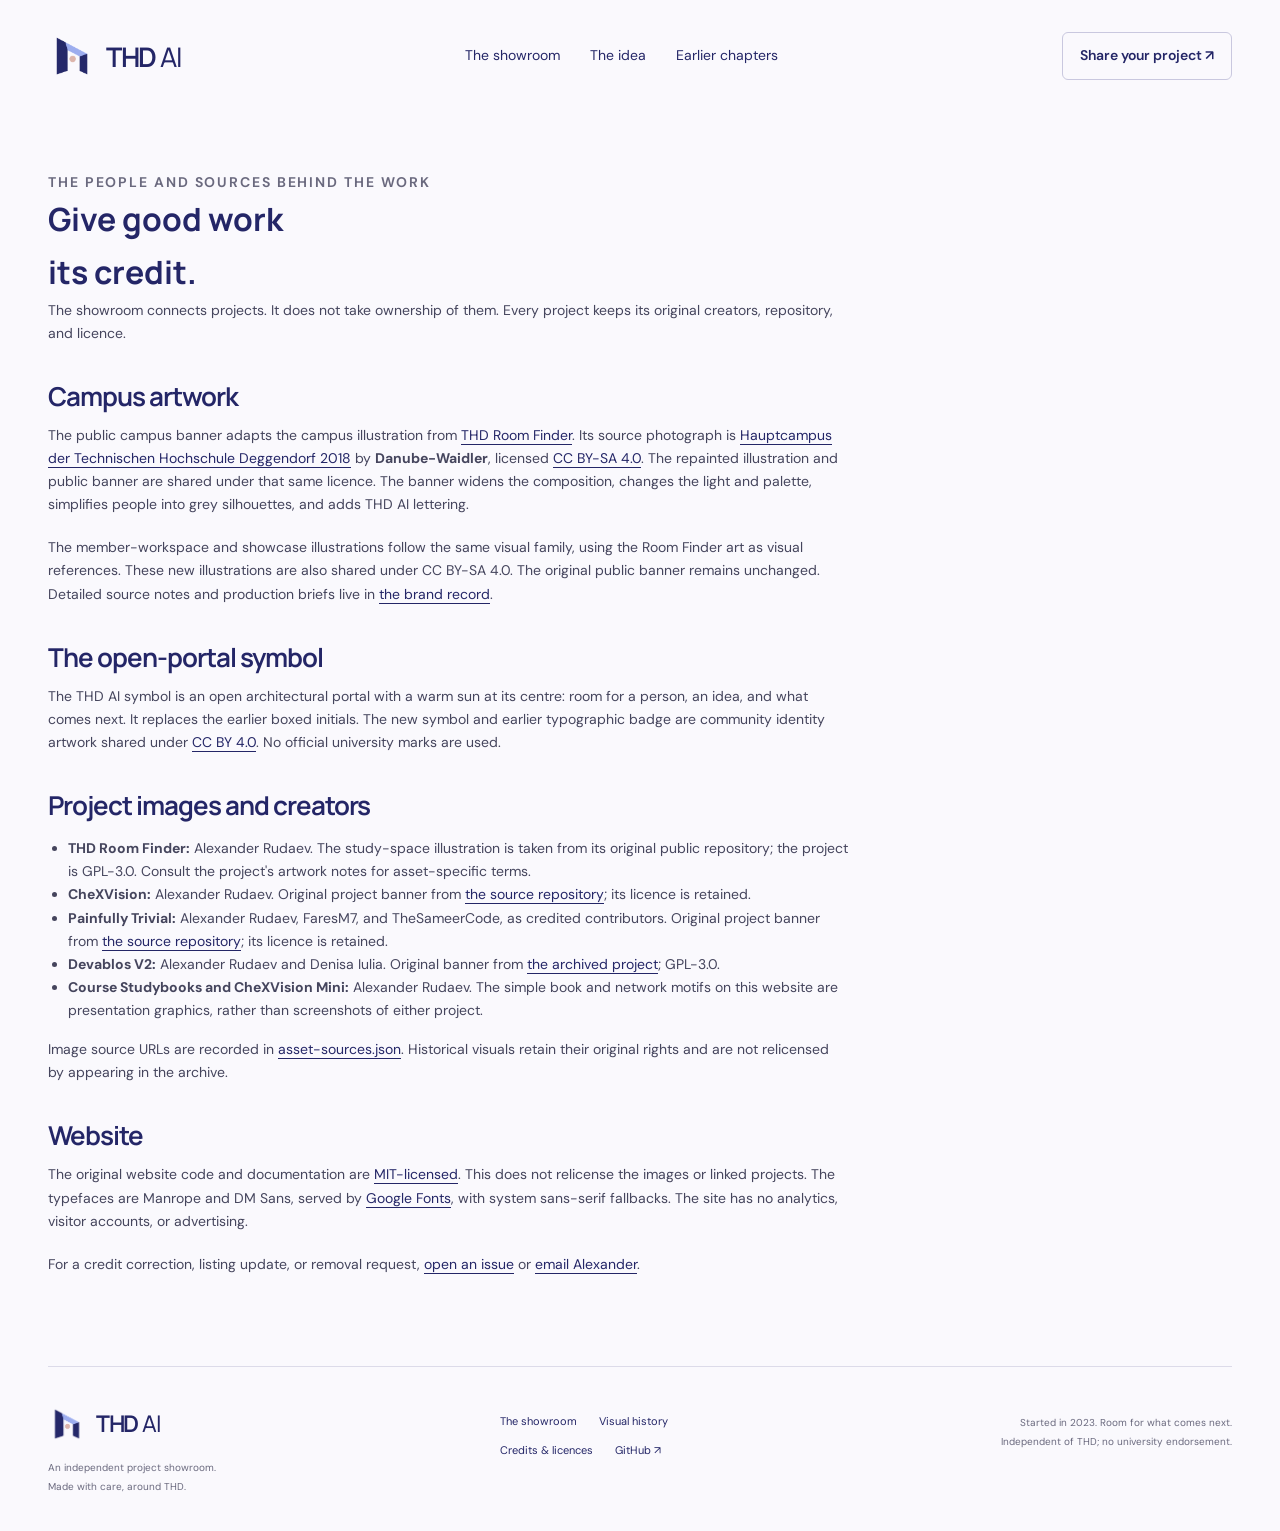
==== site/credits/index.html @ 6c938b86 "feat: launch independent THD AI project showroom" ====
<!doctype html>
<html lang="en"><head><meta charset="utf-8"><meta name="viewport" content="width=device-width, initial-scale=1"><meta name="theme-color" content="#eeedf8"><title>Credits & licences – THD AI</title><link rel="stylesheet" href="../style.css?v=3"><link rel="icon" type="image/png" href="../assets/symbol.png"></head><body>
<a class="skip-link" href="#content">Skip to content</a>
<header class="site-header wrap"><a class="identity" href="../" aria-label="THD AI home"><img src="../assets/symbol.png" width="48" height="48" alt=""><span>THD <b>AI</b></span></a><nav aria-label="Main navigation"><a href="../#projects">The showroom</a><a href="../#about">The idea</a><a href="../history/">Earlier chapters</a></nav><a class="header-action" href="../#share">Share your project ↗</a></header>
<main id="content" class="history-main wrap"><div class="credits-copy"><p class="eyebrow">The people and sources behind the work</p><h1>Give good work<br>its credit.</h1><p class="lede">The showroom connects projects. It does not take ownership of them. Every project keeps its original creators, repository, and licence.</p>
<h2>Campus artwork</h2><p>The public campus banner adapts the campus illustration from <a href="https://github.com/arudaev/THD-Room-Finder/blob/main/design/roadmap/README.md">THD Room Finder</a>. Its source photograph is <a href="https://commons.wikimedia.org/wiki/File:Hauptcampus_der_Technischen_Hochschule_Deggendorf_2018.jpg">Hauptcampus der Technischen Hochschule Deggendorf 2018</a> by <strong>Danube-Waidler</strong>, licensed <a href="https://creativecommons.org/licenses/by-sa/4.0/">CC BY-SA 4.0</a>. The repainted illustration and public banner are shared under that same licence. The banner widens the composition, changes the light and palette, simplifies people into grey silhouettes, and adds THD AI lettering.</p><p>The member-workspace and showcase illustrations follow the same visual family, using the Room Finder art as visual references. These new illustrations are also shared under CC BY-SA 4.0. The original public banner remains unchanged. Detailed source notes and production briefs live in <a href="https://github.com/THD-AI/.github/blob/main/BRAND.md">the brand record</a>.</p>
<h2>The open-portal symbol</h2><p>The THD AI symbol is an open architectural portal with a warm sun at its centre: room for a person, an idea, and what comes next. It replaces the earlier boxed initials. The new symbol and earlier typographic badge are community identity artwork shared under <a href="https://creativecommons.org/licenses/by/4.0/">CC BY 4.0</a>. No official university marks are used.</p>
<h2>Project images and creators</h2><ul><li><strong>THD Room Finder:</strong> Alexander Rudaev. The study-space illustration is taken from its original public repository; the project is GPL-3.0. Consult the project's artwork notes for asset-specific terms.</li><li><strong>CheXVision:</strong> Alexander Rudaev. Original project banner from <a href="https://github.com/arudaev/chexvision">the source repository</a>; its licence is retained.</li><li><strong>Painfully Trivial:</strong> Alexander Rudaev, FaresM7, and TheSameerCode, as credited contributors. Original project banner from <a href="https://github.com/arudaev/Painfully-Trivial">the source repository</a>; its licence is retained.</li><li><strong>Devablos V2:</strong> Alexander Rudaev and Denisa Iulia. Original banner from <a href="https://github.com/THD-AI/Devablos-Project-V2">the archived project</a>; GPL-3.0.</li><li><strong>Course Studybooks and CheXVision Mini:</strong> Alexander Rudaev. The simple book and network motifs on this website are presentation graphics, rather than screenshots of either project.</li></ul><p>Image source URLs are recorded in <a href="https://github.com/THD-AI/thd-ai.github.io/blob/main/asset-sources.json">asset-sources.json</a>. Historical visuals retain their original rights and are not relicensed by appearing in the archive.</p>
<h2>Website</h2><p>The original website code and documentation are <a href="https://github.com/THD-AI/thd-ai.github.io/blob/main/LICENSE">MIT-licensed</a>. This does not relicense the images or linked projects. The typefaces are Manrope and DM Sans, served by <a href="https://fonts.google.com/">Google Fonts</a>, with system sans-serif fallbacks. The site has no analytics, visitor accounts, or advertising.</p><p>For a credit correction, listing update, or removal request, <a href="https://github.com/THD-AI/thd-ai.github.io/issues">open an issue</a> or <a href="mailto:alex.rudaev@outlook.com">email Alexander</a>.</p></div></main>
<footer class="site-footer wrap"><div><a class="identity" href="../"><img src="../assets/symbol.png" width="38" height="38" alt=""><span>THD <b>AI</b></span></a><p>An independent project showroom.<br>Made with care, around THD.</p></div><div class="footer-links"><a href="../#projects">The showroom</a><a href="../history/">Visual history</a><a href="../credits/">Credits & licences</a><a href="https://github.com/THD-AI">GitHub ↗</a></div><p class="footer-note">Started in 2023. Room for what comes next.<br>Independent of THD; no university endorsement.</p></footer></body></html>
---- site/style.css ----
@import url('https://fonts.googleapis.com/css2?family=DM+Sans:wght@400;450;500;550;600;650;700&family=Manrope:wght@400;500;600;650;700;750;800&display=swap');
:root{--ink:#242667;--text:#45455d;--muted:#6a697e;--paper:#faf9fd;--lavender:#eeedf8;--line:#dcdbe9;--blue:#dfe6fc;--peach:#f0dad0;--sage:#e5ece3;--heading:'Manrope',sans-serif;--body:'DM Sans',sans-serif;color-scheme:light;scroll-behavior:smooth;scroll-padding-top:30px}*{box-sizing:border-box}body{margin:0;background:var(--paper);font:16px/1.65 var(--body);color:var(--text)}a{color:var(--ink);text-decoration-thickness:1px;text-underline-offset:4px}button,input{font:inherit}button,a,input{-webkit-tap-highlight-color:transparent}button{cursor:pointer}button:focus-visible,a:focus-visible,input:focus-visible{outline:3px solid #747bc0;outline-offset:5px}img{display:block;max-width:100%;height:auto}h1,h2,h3,p,figure{margin:0}h1,h2,h3{font-family:var(--heading);color:var(--ink)}h2{font-size:clamp(32px,3.4vw,49px);line-height:1.2;letter-spacing:-2px;font-weight:650}h3{font-size:21px;line-height:1.4;letter-spacing:-.5px}p+p{margin-top:20px}[hidden]{display:none!important}.wrap{width:min(1240px,calc(100% - 96px));margin-inline:auto}.visually-hidden{position:absolute;width:1px;height:1px;padding:0;margin:-1px;overflow:hidden;clip:rect(0,0,0,0);white-space:nowrap;border:0}.skip-link{position:absolute;left:16px;top:-100px;padding:12px 20px;background:var(--ink);color:white;z-index:10}.skip-link:focus{top:12px}.site-header{height:112px;display:flex;align-items:center;justify-content:space-between;gap:24px}.identity{display:flex;align-items:center;gap:10px;text-decoration:none;color:var(--ink);font:650 27px/1 var(--heading);letter-spacing:-1.3px;white-space:nowrap}.identity img{width:48px;height:48px;object-fit:contain}.identity b{font-weight:450}.site-header nav{display:flex;gap:30px;font-size:14px}.site-header nav a{text-decoration:none}.header-action{font-size:14px;font-weight:600;text-decoration:none;padding:11px 17px;border:1px solid #c9c8df;border-radius:6px}.header-action span{margin-left:15px}.intro{padding-top:58px}.eyebrow{display:flex;align-items:center;gap:9px;text-transform:uppercase;letter-spacing:1.9px;font-size:11px;line-height:1.5;font-weight:650;color:var(--muted)}.little-sun{display:inline-block;width:9px;height:9px;background:#d9ada1;border-radius:50%;flex-shrink:0}.intro h1{font-size:clamp(48px,6.6vw,88px);line-height:1.13;font-weight:550;letter-spacing:-4.7px;margin:24px 0 32px}.intro h1 em{font-style:normal;color:#7277b0}.intro-bottom{display:flex;align-items:end;justify-content:space-between;gap:28px;margin-bottom:38px}.intro-bottom p{font-size:17px;line-height:1.7}.text-link{font-size:14px;font-weight:550;text-decoration:none;border-bottom:1px solid #b7b6cb;padding-bottom:5px;display:inline-flex;align-items:center;gap:24px;width:max-content;max-width:100%}.text-link:hover{border-bottom-color:var(--ink)}.campus-art img{width:100%;aspect-ratio:3/1;object-fit:cover;border-radius:7px}.campus-art figcaption{font-size:11px;color:var(--muted);margin-top:11px;letter-spacing:.25px;text-align:right}.showroom{padding-top:103px}.section-heading{display:flex;align-items:end;justify-content:space-between;gap:32px;margin-bottom:34px}.section-heading .eyebrow{margin-bottom:16px}.section-heading>p{font-size:14px;color:var(--muted);line-height:1.7}.catalogue-tools{display:flex;justify-content:space-between;align-items:center;gap:16px;padding:20px 0;border-top:1px solid var(--line);border-bottom:1px solid var(--line)}.filters{display:flex;flex-wrap:wrap;gap:7px}.filters button{background:none;color:var(--muted);border:0;padding:8px 13px;border-radius:5px;font-size:13px}.filters button[aria-pressed=true]{color:var(--ink);background:#e8e7f4;font-weight:600}.filters button:hover{color:var(--ink);background:#f0eff7}.search{display:flex;align-items:center;gap:9px;color:var(--muted)}.search input{width:230px;background:transparent;border:0;font-size:13px;color:var(--ink);padding:8px 0}.search input::placeholder{color:var(--muted)}.result-count{font-size:11px;color:var(--muted);margin:17px 0 22px;letter-spacing:.3px}.project-grid{display:grid;grid-template-columns:repeat(3,minmax(0,1fr));gap:36px 26px}.project-card{display:flex;flex-direction:column;min-width:0;transition:transform .2s}.project-card:hover{transform:translateY(-3px)}.project-art{position:relative;overflow:hidden;border-radius:6px;background:#e8e8f1;aspect-ratio:1.65}.project-art img{width:100%;height:100%;object-fit:cover;transition:transform .35s}.project-card:hover .project-art img{transform:scale(1.025)}.art-room img{object-position:center}.art-chexvision img,.art-painfully-trivial img,.art-devablos img{object-fit:contain;background:#f1f0f7}.art-studybooks{background:#e3e7f6;padding:25px!important}.art-chexvision-mini{background:#eae4f2;padding:25px!important}.book-art{height:100%;display:grid;grid-template-columns:1fr 1fr;gap:12px;transform:rotate(-4deg);color:var(--ink)}.book-sheet{background:#faf9fd;box-shadow:0 8px 22px #282b5b13;border-radius:3px;padding:16px;display:flex;flex-direction:column;gap:7px;justify-content:center}.book-sheet strong{font:600 clamp(14px,1.5vw,22px)/1.3 var(--heading);letter-spacing:-.5px}.book-sheet span{height:3px;background:#c6c9e2;width:85%;border-radius:2px}.book-sheet span:nth-last-child(1){width:55%}.book-sheet small{font-size:8px;text-transform:uppercase;letter-spacing:1.5px;color:#73769d;margin-bottom:7px}.network-art{height:100%;display:flex;align-items:center;justify-content:center;gap:28px;transform:rotate(-5deg)}.node-column{display:grid;gap:13px}.network-node{width:22px;height:22px;background:#8b8cbb;border-radius:50%;box-shadow:0 0 0 5px #ffffff58}.node-column:nth-child(2) .network-node{background:#aaaad0}.node-column:nth-child(3) .network-node{background:#d4b4af}.card-meta{display:flex;align-items:center;justify-content:space-between;gap:8px;margin:17px 0 10px;font-size:9px;line-height:1.4;text-transform:uppercase;letter-spacing:1px;color:var(--muted)}.card-status{border:1px solid #d9d8e7;border-radius:20px;padding:3px 8px;white-space:nowrap;font-size:9px;letter-spacing:.25px;text-transform:none}.project-card h3{font-size:22px;font-weight:650;letter-spacing:-.7px}.project-description{font-size:13px;line-height:1.75;margin-top:8px;flex:1}.project-creators{font-size:11px;line-height:1.65;margin-top:15px;color:var(--muted)}.project-creators a{color:inherit}.card-bottom{margin-top:17px;padding-top:13px;border-top:1px solid var(--line);display:flex;align-items:center;justify-content:space-between;gap:8px}.card-bottom a{font-size:12px;text-decoration:none;font-weight:550}.card-bottom a:hover{text-decoration:underline}.collaboration{color:var(--muted);font-size:10px;margin-top:11px}.shelf-note{display:flex;align-items:center;gap:12px;margin:38px 0 0;padding:20px 0;font-size:12px;color:var(--muted)}.empty-state{text-align:center;padding:65px 20px;background:#f0eff8;border-radius:6px}.empty-state p{margin:12px 0 20px;font-size:14px}.about{display:grid;grid-template-columns:1.1fr 1fr;gap:100px;padding-top:100px;padding-bottom:100px;border-top:1px solid var(--line);margin-top:62px}.about-copy .eyebrow{margin-bottom:18px}.about-copy h2{margin-bottom:28px}.about-copy>p:not(.eyebrow){font-size:15px;line-height:1.9}.about-copy .text-link{margin-top:25px}.principles{background:#eeedf6;padding:32px 35px;border-radius:7px;align-self:start;margin-top:28px}.small-label{font-size:10px;letter-spacing:1.6px;text-transform:uppercase;color:var(--muted)}.principles>div{position:relative;padding:24px 0 24px 35px;border-bottom:1px solid #d9d8e8}.principles>div:last-child{padding-bottom:0;border-bottom:0}.principles>div>span{position:absolute;left:0;top:28px;font-size:10px;color:#7779a0}.principles h3{font-size:17px;letter-spacing:-.35px}.principles p{font-size:12px;margin-top:7px;line-height:1.8}.gathering>img{width:100%;border-radius:7px;aspect-ratio:3/1;object-fit:cover}.gathering-caption{display:flex;align-items:center;justify-content:space-between;gap:20px;padding-top:25px}.gathering-caption h2{font-size:24px;letter-spacing:-.9px;max-width:250px}.gathering-caption p{font-size:12px;color:var(--muted);line-height:1.7}.share{display:grid;grid-template-columns:1.1fr 1fr;gap:100px;padding:100px 0 80px;margin-top:78px;border-top:1px solid var(--line)}.share h2{margin:17px 0 25px}.share>div>p:not(.eyebrow):not(.quiet){font-size:15px;line-height:1.9;max-width:500px}.share-actions{display:flex;flex-wrap:wrap;gap:12px;margin-top:28px}.button{display:inline-flex;justify-content:center;align-items:center;gap:24px;padding:12px 18px;border:1px solid transparent;border-radius:5px;font-size:13px;line-height:1.5;text-decoration:none;font-weight:550}.primary{background:var(--ink);color:white}.primary:hover{background:#383b80}.secondary{color:var(--ink);background:transparent;border-color:#c8c7dc}.secondary:hover{background:#eeedf6}.quiet{font-size:11px;color:var(--muted);line-height:1.8;margin-top:19px}.share-steps{list-style:none;padding:0;margin:44px 0 0}.share-steps li{display:flex;gap:24px;border-top:1px solid var(--line);padding:24px 0}.share-steps li>span{font-size:11px;color:#7f80a5;padding-top:4px}.share-steps h3{font-size:18px}.share-steps p{font-size:12px;color:var(--muted);margin-top:6px}.coffee{display:flex;gap:25px;align-items:center;background:#efedf7;border-radius:7px;padding:32px 38px;margin-bottom:85px}.coffee-mark{font-size:30px}.coffee h2{font-size:23px;letter-spacing:-.6px}.coffee p{font-size:12px;line-height:1.8;margin-top:10px}.coffee>.text-link{margin-left:auto;flex-shrink:0}.site-footer{display:grid;grid-template-columns:1fr auto 1fr;gap:50px;padding:38px 0 35px;border-top:1px solid var(--line);align-items:start}.site-footer .identity{font-size:23px}.site-footer .identity img{width:38px;height:38px}.site-footer p{font-size:10px;color:var(--muted);line-height:1.9;margin-top:15px}.footer-links{display:flex;flex-wrap:wrap;gap:11px 22px;max-width:280px;padding-top:7px}.footer-links a{font-size:11px;text-decoration:none}.site-footer .footer-note{text-align:right;margin-top:8px}.history-main{padding:60px 0 90px}.history-main>h1{font-size:clamp(42px,5vw,70px);letter-spacing:-3px;line-height:1.15;margin:22px 0}.history-main>.lede{font-size:17px;max-width:690px;margin-bottom:55px}.history-grid{display:grid;grid-template-columns:1fr 1fr;gap:45px 28px}.history-item h2{font-size:24px;letter-spacing:-.7px;margin:16px 0 8px}.history-item p{font-size:13px;color:var(--muted)}.history-item img{width:100%;height:230px;object-fit:cover;border-radius:6px;background:#e8e7f3}.history-item.logo-history img{object-fit:contain;padding:20px}.history-private{margin-top:55px;padding:30px;background:var(--lavender);border-radius:6px}.history-private h2{font-size:24px;letter-spacing:-.8px}.history-private p{font-size:14px;margin:14px 0}.credits-copy{max-width:800px}.credits-copy h2{font-size:26px;letter-spacing:-1px;margin:36px 0 12px}.credits-copy p,.credits-copy li{font-size:14px}.credits-copy ul{padding-left:20px}
.project-description{font-size:14px}.project-creators{font-size:12px}.card-meta{font-size:10px}.card-bottom a{font-size:13px}@media(min-width:1600px){.wrap{width:1280px}}@media(max-width:1000px){.wrap{width:calc(100% - 64px)}.site-header nav{gap:18px}.project-grid{grid-template-columns:repeat(2,minmax(0,1fr));gap:32px 24px}.intro h1{letter-spacing:-3px}.about,.share{gap:50px}.gathering-caption{flex-wrap:wrap}.gathering-caption h2{max-width:none}.site-footer{gap:25px}.coffee{padding:28px}.book-sheet strong{font-size:23px}}@media(max-width:700px){.wrap{width:calc(100% - 40px)}.site-header{height:87px;gap:12px}.site-header .identity{font-size:24px}.site-header .identity img{width:38px;height:38px}.site-header nav{display:none}.header-action{font-size:11px;padding:9px 10px}.header-action span{margin-left:5px}.intro{padding-top:35px}.eyebrow{font-size:9px;letter-spacing:1.4px}.intro h1{font-size:clamp(41px,8.8vw,61px);letter-spacing:-2.4px;line-height:1.18;margin:22px 0}.intro-bottom{display:block;margin-bottom:25px}.intro-bottom p{font-size:14px}.intro-bottom .text-link{margin-top:20px}.campus-art img{min-height:0;object-fit:contain}.campus-art figcaption{text-align:left;font-size:10px}.showroom{padding-top:63px}.section-heading{align-items:start;flex-direction:column;gap:17px;margin-bottom:25px}.section-heading>p{font-size:12px}.section-heading>p br{display:none}h2{font-size:34px;letter-spacing:-1.5px}.catalogue-tools{align-items:stretch;flex-direction:column;gap:13px}.filters{gap:4px}.filters button{font-size:11px;padding:8px 10px}.search{border-top:1px solid var(--line);padding-top:8px}.search input{width:100%;font-size:13px}.project-grid{gap:32px 16px}.project-card h3{font-size:18px;letter-spacing:-.5px}.project-description{font-size:12px}.card-meta{align-items:start;gap:5px;flex-direction:column;font-size:8px;margin:13px 0 9px}.project-art{aspect-ratio:1.35}.project-creators{font-size:10px}.card-bottom{gap:7px;align-items:start;flex-direction:column}.card-bottom a{font-size:11px}.collaboration{font-size:9px}.art-studybooks,.art-chexvision-mini{padding:15px!important}.book-art{gap:5px}.book-sheet{padding:8px}.book-sheet strong{font-size:12px}.book-sheet small{font-size:6px}.book-sheet span{height:2px}.network-art{gap:13px}.network-node{width:14px;height:14px;box-shadow:0 0 0 3px #fff5}.node-column{gap:9px}.shelf-note{align-items:start;font-size:11px;margin-top:22px}.shelf-note .little-sun{margin-top:6px}.about{grid-template-columns:1fr;gap:15px;padding-top:60px;padding-bottom:60px;margin-top:35px}.about-copy>p:not(.eyebrow){font-size:14px}.principles{padding:25px;margin-top:20px}.gathering-caption{gap:14px;padding-top:21px}.gathering-caption h2{font-size:23px}.gathering-caption>p{width:100%}.gathering-caption .text-link{margin-top:5px}.share{grid-template-columns:1fr;gap:14px;padding-top:60px;padding-bottom:45px;margin-top:55px}.share>div>p:not(.eyebrow):not(.quiet){font-size:14px}.share-steps{margin-top:25px}.share-actions{gap:10px}.button{font-size:12px;padding:11px 13px;gap:14px}.coffee{align-items:start;padding:25px;flex-wrap:wrap;gap:13px;margin-bottom:55px}.coffee-mark{font-size:24px}.coffee>div:nth-child(2){flex:1;min-width:200px}.coffee h2{font-size:21px;line-height:1.4}.coffee>.text-link{margin-left:37px}.site-footer{grid-template-columns:1fr;gap:22px;padding-top:30px}.footer-links{max-width:100%;gap:13px 22px}.site-footer .footer-note{text-align:left}.history-main{padding-top:35px}.history-main>h1{font-size:45px;letter-spacing:-2px}.history-main>.lede{font-size:15px;margin-bottom:35px}.history-grid{gap:30px;grid-template-columns:1fr}.history-item img{height:auto;max-height:360px;object-fit:contain}.history-item.logo-history img{height:220px}.history-item h2{font-size:23px}.history-private{padding:25px}}@media(max-width:380px){.project-grid{grid-template-columns:1fr}.project-art{aspect-ratio:1.65}.card-meta{flex-direction:row}.card-bottom{flex-direction:row}.project-card h3{font-size:22px}.project-description{font-size:13px}}@media(prefers-reduced-motion:reduce){:root{scroll-behavior:auto}*,*:before,*:after{transition:none!important;animation:none!important}}

@media(max-width:540px){.project-grid{grid-template-columns:1fr}.project-art{aspect-ratio:1.75}.project-card h3{font-size:22px}.project-description{font-size:14px}.card-meta{flex-direction:row;font-size:9px}.card-bottom{flex-direction:row}.card-bottom a{font-size:12px}.project-creators{font-size:11px}.book-sheet strong{font-size:23px}.book-sheet small{font-size:9px}.book-sheet{padding:18px}.book-art{gap:12px}.network-node{width:23px;height:23px}.network-art{gap:30px}}
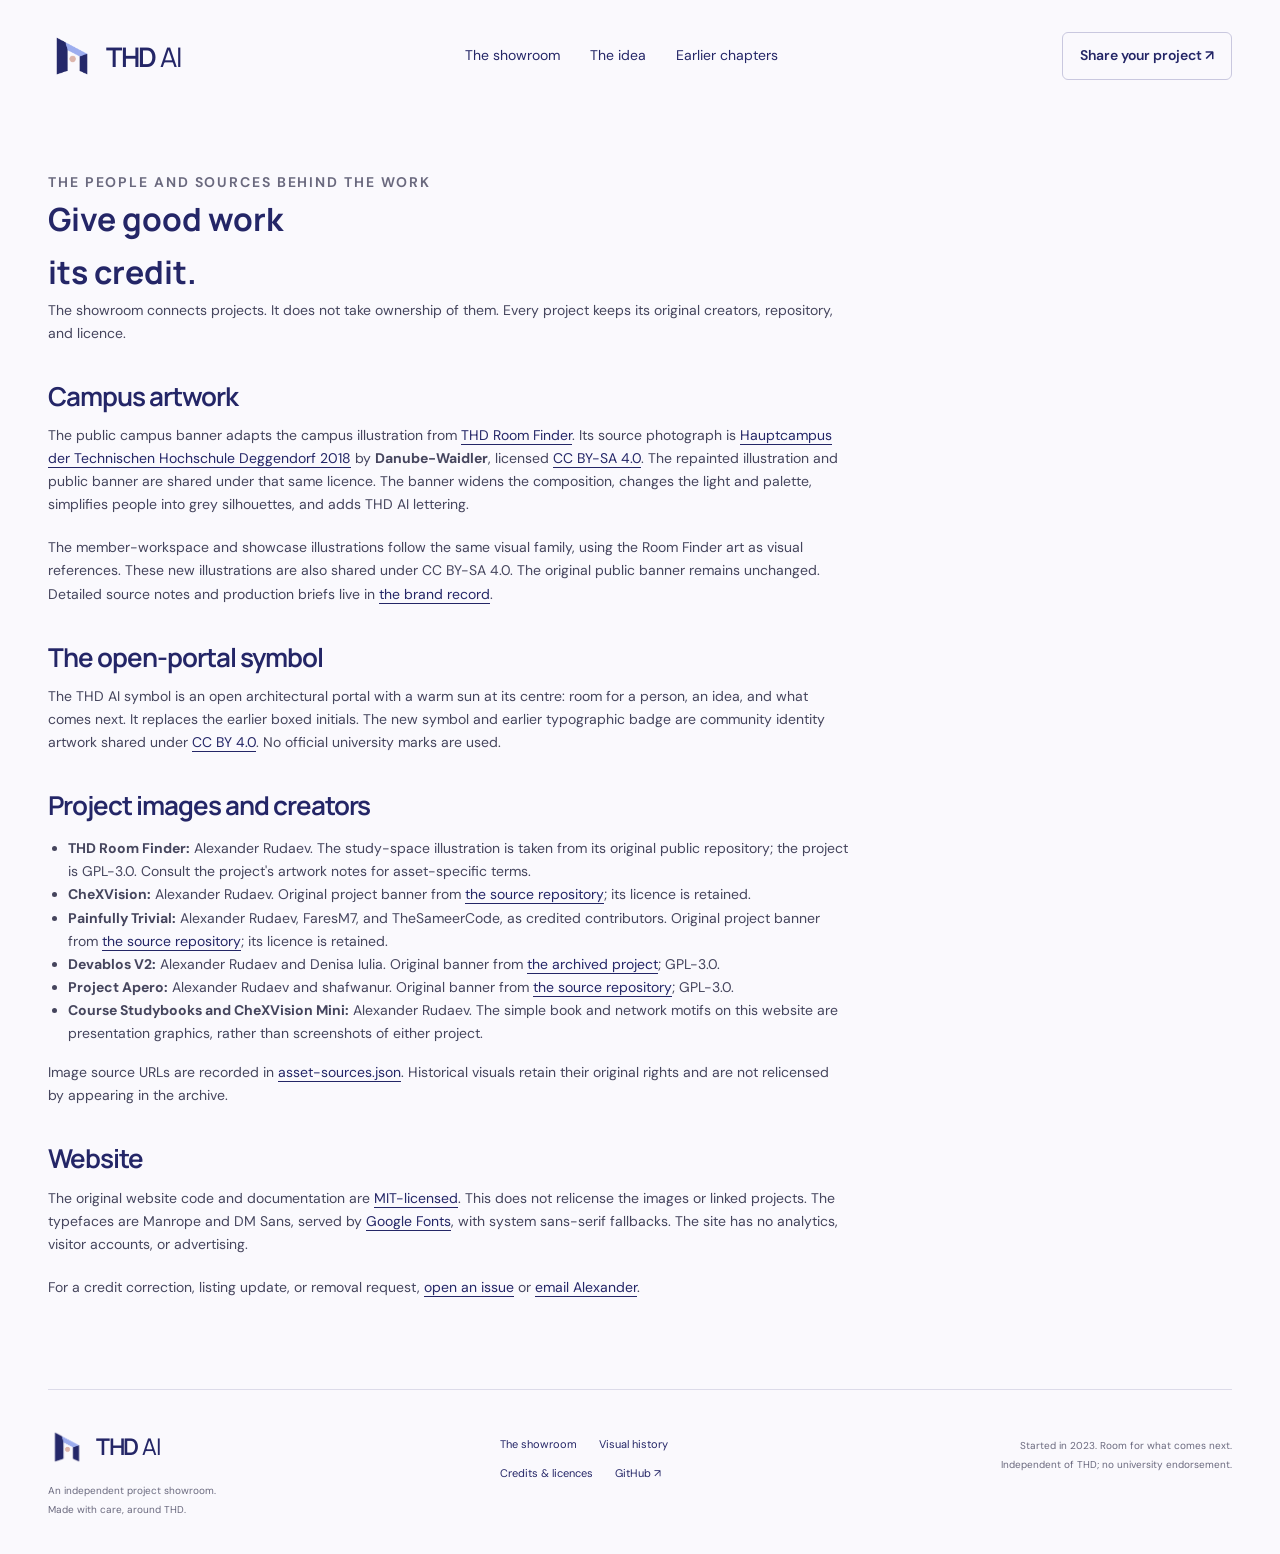
==== commit 729948e4: "feat: organize showroom projects by course and semester" ====
--- a/site/credits/index.html
+++ b/site/credits/index.html
@@ -1,10 +1,10 @@
 <!doctype html>
-<html lang="en"><head><meta charset="utf-8"><meta name="viewport" content="width=device-width, initial-scale=1"><meta name="theme-color" content="#eeedf8"><title>Credits & licences – THD AI</title><link rel="stylesheet" href="../style.css?v=3"><link rel="icon" type="image/png" href="../assets/symbol.png"></head><body>
+<html lang="en"><head><meta charset="utf-8"><meta name="viewport" content="width=device-width, initial-scale=1"><meta name="theme-color" content="#eeedf8"><title>Credits & licences – THD AI</title><link rel="stylesheet" href="../style.css?v=4"><link rel="icon" type="image/png" href="../assets/symbol.png"></head><body>
 <a class="skip-link" href="#content">Skip to content</a>
 <header class="site-header wrap"><a class="identity" href="../" aria-label="THD AI home"><img src="../assets/symbol.png" width="48" height="48" alt=""><span>THD <b>AI</b></span></a><nav aria-label="Main navigation"><a href="../#projects">The showroom</a><a href="../#about">The idea</a><a href="../history/">Earlier chapters</a></nav><a class="header-action" href="../#share">Share your project ↗</a></header>
 <main id="content" class="history-main wrap"><div class="credits-copy"><p class="eyebrow">The people and sources behind the work</p><h1>Give good work<br>its credit.</h1><p class="lede">The showroom connects projects. It does not take ownership of them. Every project keeps its original creators, repository, and licence.</p>
 <h2>Campus artwork</h2><p>The public campus banner adapts the campus illustration from <a href="https://github.com/arudaev/THD-Room-Finder/blob/main/design/roadmap/README.md">THD Room Finder</a>. Its source photograph is <a href="https://commons.wikimedia.org/wiki/File:Hauptcampus_der_Technischen_Hochschule_Deggendorf_2018.jpg">Hauptcampus der Technischen Hochschule Deggendorf 2018</a> by <strong>Danube-Waidler</strong>, licensed <a href="https://creativecommons.org/licenses/by-sa/4.0/">CC BY-SA 4.0</a>. The repainted illustration and public banner are shared under that same licence. The banner widens the composition, changes the light and palette, simplifies people into grey silhouettes, and adds THD AI lettering.</p><p>The member-workspace and showcase illustrations follow the same visual family, using the Room Finder art as visual references. These new illustrations are also shared under CC BY-SA 4.0. The original public banner remains unchanged. Detailed source notes and production briefs live in <a href="https://github.com/THD-AI/.github/blob/main/BRAND.md">the brand record</a>.</p>
 <h2>The open-portal symbol</h2><p>The THD AI symbol is an open architectural portal with a warm sun at its centre: room for a person, an idea, and what comes next. It replaces the earlier boxed initials. The new symbol and earlier typographic badge are community identity artwork shared under <a href="https://creativecommons.org/licenses/by/4.0/">CC BY 4.0</a>. No official university marks are used.</p>
-<h2>Project images and creators</h2><ul><li><strong>THD Room Finder:</strong> Alexander Rudaev. The study-space illustration is taken from its original public repository; the project is GPL-3.0. Consult the project's artwork notes for asset-specific terms.</li><li><strong>CheXVision:</strong> Alexander Rudaev. Original project banner from <a href="https://github.com/arudaev/chexvision">the source repository</a>; its licence is retained.</li><li><strong>Painfully Trivial:</strong> Alexander Rudaev, FaresM7, and TheSameerCode, as credited contributors. Original project banner from <a href="https://github.com/arudaev/Painfully-Trivial">the source repository</a>; its licence is retained.</li><li><strong>Devablos V2:</strong> Alexander Rudaev and Denisa Iulia. Original banner from <a href="https://github.com/THD-AI/Devablos-Project-V2">the archived project</a>; GPL-3.0.</li><li><strong>Course Studybooks and CheXVision Mini:</strong> Alexander Rudaev. The simple book and network motifs on this website are presentation graphics, rather than screenshots of either project.</li></ul><p>Image source URLs are recorded in <a href="https://github.com/THD-AI/thd-ai.github.io/blob/main/asset-sources.json">asset-sources.json</a>. Historical visuals retain their original rights and are not relicensed by appearing in the archive.</p>
+<h2>Project images and creators</h2><ul><li><strong>THD Room Finder:</strong> Alexander Rudaev. The study-space illustration is taken from its original public repository; the project is GPL-3.0. Consult the project's artwork notes for asset-specific terms.</li><li><strong>CheXVision:</strong> Alexander Rudaev. Original project banner from <a href="https://github.com/arudaev/chexvision">the source repository</a>; its licence is retained.</li><li><strong>Painfully Trivial:</strong> Alexander Rudaev, FaresM7, and TheSameerCode, as credited contributors. Original project banner from <a href="https://github.com/arudaev/Painfully-Trivial">the source repository</a>; its licence is retained.</li><li><strong>Devablos V2:</strong> Alexander Rudaev and Denisa Iulia. Original banner from <a href="https://github.com/THD-AI/Devablos-Project-V2">the archived project</a>; GPL-3.0.</li><li><strong>Project Apero:</strong> Alexander Rudaev and shafwanur. Original banner from <a href="https://github.com/arudaev/Project-Arepo">the source repository</a>; GPL-3.0.</li><li><strong>Course Studybooks and CheXVision Mini:</strong> Alexander Rudaev. The simple book and network motifs on this website are presentation graphics, rather than screenshots of either project.</li></ul><p>Image source URLs are recorded in <a href="https://github.com/THD-AI/thd-ai.github.io/blob/main/asset-sources.json">asset-sources.json</a>. Historical visuals retain their original rights and are not relicensed by appearing in the archive.</p>
 <h2>Website</h2><p>The original website code and documentation are <a href="https://github.com/THD-AI/thd-ai.github.io/blob/main/LICENSE">MIT-licensed</a>. This does not relicense the images or linked projects. The typefaces are Manrope and DM Sans, served by <a href="https://fonts.google.com/">Google Fonts</a>, with system sans-serif fallbacks. The site has no analytics, visitor accounts, or advertising.</p><p>For a credit correction, listing update, or removal request, <a href="https://github.com/THD-AI/thd-ai.github.io/issues">open an issue</a> or <a href="mailto:alex.rudaev@outlook.com">email Alexander</a>.</p></div></main>
 <footer class="site-footer wrap"><div><a class="identity" href="../"><img src="../assets/symbol.png" width="38" height="38" alt=""><span>THD <b>AI</b></span></a><p>An independent project showroom.<br>Made with care, around THD.</p></div><div class="footer-links"><a href="../#projects">The showroom</a><a href="../history/">Visual history</a><a href="../credits/">Credits & licences</a><a href="https://github.com/THD-AI">GitHub ↗</a></div><p class="footer-note">Started in 2023. Room for what comes next.<br>Independent of THD; no university endorsement.</p></footer></body></html>
--- a/site/style.css
+++ b/site/style.css
@@ -3,3 +3,6 @@
 .project-description{font-size:14px}.project-creators{font-size:12px}.card-meta{font-size:10px}.card-bottom a{font-size:13px}@media(min-width:1600px){.wrap{width:1280px}}@media(max-width:1000px){.wrap{width:calc(100% - 64px)}.site-header nav{gap:18px}.project-grid{grid-template-columns:repeat(2,minmax(0,1fr));gap:32px 24px}.intro h1{letter-spacing:-3px}.about,.share{gap:50px}.gathering-caption{flex-wrap:wrap}.gathering-caption h2{max-width:none}.site-footer{gap:25px}.coffee{padding:28px}.book-sheet strong{font-size:23px}}@media(max-width:700px){.wrap{width:calc(100% - 40px)}.site-header{height:87px;gap:12px}.site-header .identity{font-size:24px}.site-header .identity img{width:38px;height:38px}.site-header nav{display:none}.header-action{font-size:11px;padding:9px 10px}.header-action span{margin-left:5px}.intro{padding-top:35px}.eyebrow{font-size:9px;letter-spacing:1.4px}.intro h1{font-size:clamp(41px,8.8vw,61px);letter-spacing:-2.4px;line-height:1.18;margin:22px 0}.intro-bottom{display:block;margin-bottom:25px}.intro-bottom p{font-size:14px}.intro-bottom .text-link{margin-top:20px}.campus-art img{min-height:0;object-fit:contain}.campus-art figcaption{text-align:left;font-size:10px}.showroom{padding-top:63px}.section-heading{align-items:start;flex-direction:column;gap:17px;margin-bottom:25px}.section-heading>p{font-size:12px}.section-heading>p br{display:none}h2{font-size:34px;letter-spacing:-1.5px}.catalogue-tools{align-items:stretch;flex-direction:column;gap:13px}.filters{gap:4px}.filters button{font-size:11px;padding:8px 10px}.search{border-top:1px solid var(--line);padding-top:8px}.search input{width:100%;font-size:13px}.project-grid{gap:32px 16px}.project-card h3{font-size:18px;letter-spacing:-.5px}.project-description{font-size:12px}.card-meta{align-items:start;gap:5px;flex-direction:column;font-size:8px;margin:13px 0 9px}.project-art{aspect-ratio:1.35}.project-creators{font-size:10px}.card-bottom{gap:7px;align-items:start;flex-direction:column}.card-bottom a{font-size:11px}.collaboration{font-size:9px}.art-studybooks,.art-chexvision-mini{padding:15px!important}.book-art{gap:5px}.book-sheet{padding:8px}.book-sheet strong{font-size:12px}.book-sheet small{font-size:6px}.book-sheet span{height:2px}.network-art{gap:13px}.network-node{width:14px;height:14px;box-shadow:0 0 0 3px #fff5}.node-column{gap:9px}.shelf-note{align-items:start;font-size:11px;margin-top:22px}.shelf-note .little-sun{margin-top:6px}.about{grid-template-columns:1fr;gap:15px;padding-top:60px;padding-bottom:60px;margin-top:35px}.about-copy>p:not(.eyebrow){font-size:14px}.principles{padding:25px;margin-top:20px}.gathering-caption{gap:14px;padding-top:21px}.gathering-caption h2{font-size:23px}.gathering-caption>p{width:100%}.gathering-caption .text-link{margin-top:5px}.share{grid-template-columns:1fr;gap:14px;padding-top:60px;padding-bottom:45px;margin-top:55px}.share>div>p:not(.eyebrow):not(.quiet){font-size:14px}.share-steps{margin-top:25px}.share-actions{gap:10px}.button{font-size:12px;padding:11px 13px;gap:14px}.coffee{align-items:start;padding:25px;flex-wrap:wrap;gap:13px;margin-bottom:55px}.coffee-mark{font-size:24px}.coffee>div:nth-child(2){flex:1;min-width:200px}.coffee h2{font-size:21px;line-height:1.4}.coffee>.text-link{margin-left:37px}.site-footer{grid-template-columns:1fr;gap:22px;padding-top:30px}.footer-links{max-width:100%;gap:13px 22px}.site-footer .footer-note{text-align:left}.history-main{padding-top:35px}.history-main>h1{font-size:45px;letter-spacing:-2px}.history-main>.lede{font-size:15px;margin-bottom:35px}.history-grid{gap:30px;grid-template-columns:1fr}.history-item img{height:auto;max-height:360px;object-fit:contain}.history-item.logo-history img{height:220px}.history-item h2{font-size:23px}.history-private{padding:25px}}@media(max-width:380px){.project-grid{grid-template-columns:1fr}.project-art{aspect-ratio:1.65}.card-meta{flex-direction:row}.card-bottom{flex-direction:row}.project-card h3{font-size:22px}.project-description{font-size:13px}}@media(prefers-reduced-motion:reduce){:root{scroll-behavior:auto}*,*:before,*:after{transition:none!important;animation:none!important}}
 
 @media(max-width:540px){.project-grid{grid-template-columns:1fr}.project-art{aspect-ratio:1.75}.project-card h3{font-size:22px}.project-description{font-size:14px}.card-meta{flex-direction:row;font-size:9px}.card-bottom{flex-direction:row}.card-bottom a{font-size:12px}.project-creators{font-size:11px}.book-sheet strong{font-size:23px}.book-sheet small{font-size:9px}.book-sheet{padding:18px}.book-art{gap:12px}.network-node{width:23px;height:23px}.network-art{gap:30px}}
+
+.project-course{font-size:12px;line-height:1.65;color:var(--muted);margin:9px 0 14px}.project-course a{color:inherit;overflow-wrap:anywhere}
+.course-map-link{font-size:13px;margin:0 0 22px}
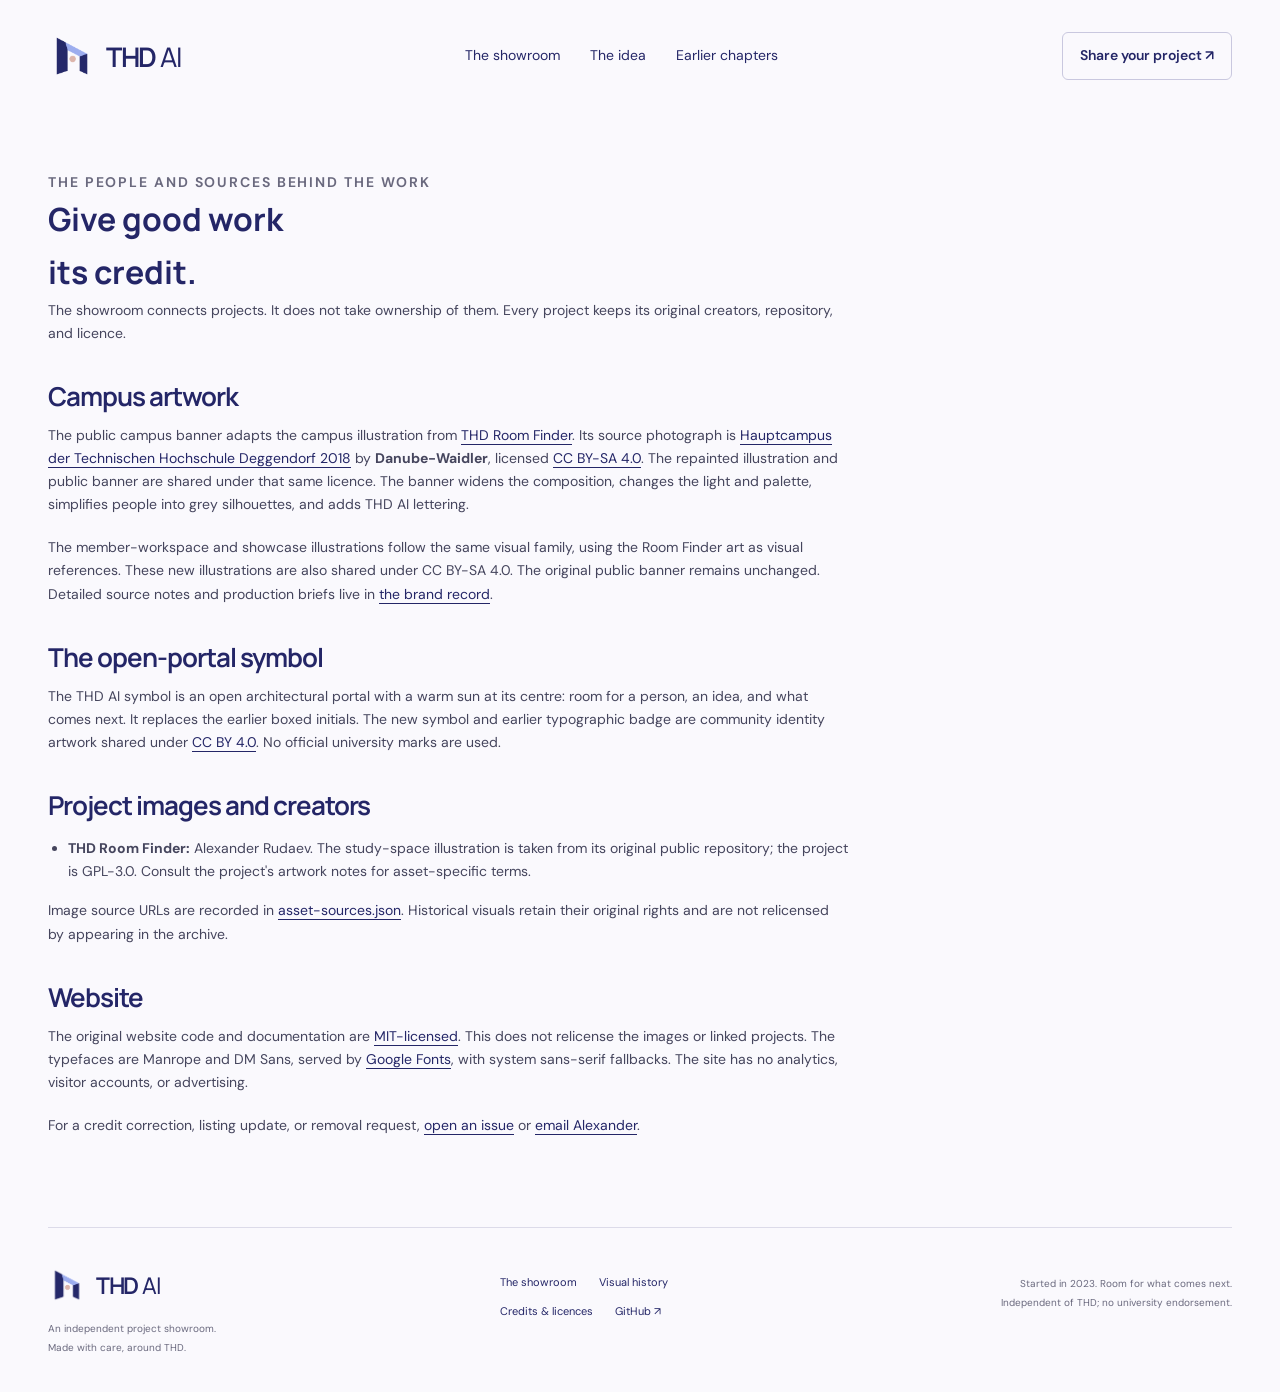
==== commit d0a6588c: "chore: keep Room Finder as the featured showroom project" ====
--- a/site/credits/index.html
+++ b/site/credits/index.html
@@ -1,10 +1,10 @@
 <!doctype html>
-<html lang="en"><head><meta charset="utf-8"><meta name="viewport" content="width=device-width, initial-scale=1"><meta name="theme-color" content="#eeedf8"><title>Credits & licences – THD AI</title><link rel="stylesheet" href="../style.css?v=4"><link rel="icon" type="image/png" href="../assets/symbol.png"></head><body>
+<html lang="en"><head><meta charset="utf-8"><meta name="viewport" content="width=device-width, initial-scale=1"><meta name="theme-color" content="#eeedf8"><title>Credits & licences – THD AI</title><link rel="stylesheet" href="../style.css?v=7"><link rel="icon" type="image/png" href="../assets/symbol.png"></head><body>
 <a class="skip-link" href="#content">Skip to content</a>
 <header class="site-header wrap"><a class="identity" href="../" aria-label="THD AI home"><img src="../assets/symbol.png" width="48" height="48" alt=""><span>THD <b>AI</b></span></a><nav aria-label="Main navigation"><a href="../#projects">The showroom</a><a href="../#about">The idea</a><a href="../history/">Earlier chapters</a></nav><a class="header-action" href="../#share">Share your project ↗</a></header>
 <main id="content" class="history-main wrap"><div class="credits-copy"><p class="eyebrow">The people and sources behind the work</p><h1>Give good work<br>its credit.</h1><p class="lede">The showroom connects projects. It does not take ownership of them. Every project keeps its original creators, repository, and licence.</p>
 <h2>Campus artwork</h2><p>The public campus banner adapts the campus illustration from <a href="https://github.com/arudaev/THD-Room-Finder/blob/main/design/roadmap/README.md">THD Room Finder</a>. Its source photograph is <a href="https://commons.wikimedia.org/wiki/File:Hauptcampus_der_Technischen_Hochschule_Deggendorf_2018.jpg">Hauptcampus der Technischen Hochschule Deggendorf 2018</a> by <strong>Danube-Waidler</strong>, licensed <a href="https://creativecommons.org/licenses/by-sa/4.0/">CC BY-SA 4.0</a>. The repainted illustration and public banner are shared under that same licence. The banner widens the composition, changes the light and palette, simplifies people into grey silhouettes, and adds THD AI lettering.</p><p>The member-workspace and showcase illustrations follow the same visual family, using the Room Finder art as visual references. These new illustrations are also shared under CC BY-SA 4.0. The original public banner remains unchanged. Detailed source notes and production briefs live in <a href="https://github.com/THD-AI/.github/blob/main/BRAND.md">the brand record</a>.</p>
 <h2>The open-portal symbol</h2><p>The THD AI symbol is an open architectural portal with a warm sun at its centre: room for a person, an idea, and what comes next. It replaces the earlier boxed initials. The new symbol and earlier typographic badge are community identity artwork shared under <a href="https://creativecommons.org/licenses/by/4.0/">CC BY 4.0</a>. No official university marks are used.</p>
-<h2>Project images and creators</h2><ul><li><strong>THD Room Finder:</strong> Alexander Rudaev. The study-space illustration is taken from its original public repository; the project is GPL-3.0. Consult the project's artwork notes for asset-specific terms.</li><li><strong>CheXVision:</strong> Alexander Rudaev. Original project banner from <a href="https://github.com/arudaev/chexvision">the source repository</a>; its licence is retained.</li><li><strong>Painfully Trivial:</strong> Alexander Rudaev, FaresM7, and TheSameerCode, as credited contributors. Original project banner from <a href="https://github.com/arudaev/Painfully-Trivial">the source repository</a>; its licence is retained.</li><li><strong>Devablos V2:</strong> Alexander Rudaev and Denisa Iulia. Original banner from <a href="https://github.com/THD-AI/Devablos-Project-V2">the archived project</a>; GPL-3.0.</li><li><strong>Project Apero:</strong> Alexander Rudaev and shafwanur. Original banner from <a href="https://github.com/arudaev/Project-Arepo">the source repository</a>; GPL-3.0.</li><li><strong>Course Studybooks and CheXVision Mini:</strong> Alexander Rudaev. The simple book and network motifs on this website are presentation graphics, rather than screenshots of either project.</li></ul><p>Image source URLs are recorded in <a href="https://github.com/THD-AI/thd-ai.github.io/blob/main/asset-sources.json">asset-sources.json</a>. Historical visuals retain their original rights and are not relicensed by appearing in the archive.</p>
+<h2>Project images and creators</h2><ul><li><strong>THD Room Finder:</strong> Alexander Rudaev. The study-space illustration is taken from its original public repository; the project is GPL-3.0. Consult the project's artwork notes for asset-specific terms.</li></ul><p>Image source URLs are recorded in <a href="https://github.com/THD-AI/thd-ai.github.io/blob/main/asset-sources.json">asset-sources.json</a>. Historical visuals retain their original rights and are not relicensed by appearing in the archive.</p>
 <h2>Website</h2><p>The original website code and documentation are <a href="https://github.com/THD-AI/thd-ai.github.io/blob/main/LICENSE">MIT-licensed</a>. This does not relicense the images or linked projects. The typefaces are Manrope and DM Sans, served by <a href="https://fonts.google.com/">Google Fonts</a>, with system sans-serif fallbacks. The site has no analytics, visitor accounts, or advertising.</p><p>For a credit correction, listing update, or removal request, <a href="https://github.com/THD-AI/thd-ai.github.io/issues">open an issue</a> or <a href="mailto:alex.rudaev@outlook.com">email Alexander</a>.</p></div></main>
 <footer class="site-footer wrap"><div><a class="identity" href="../"><img src="../assets/symbol.png" width="38" height="38" alt=""><span>THD <b>AI</b></span></a><p>An independent project showroom.<br>Made with care, around THD.</p></div><div class="footer-links"><a href="../#projects">The showroom</a><a href="../history/">Visual history</a><a href="../credits/">Credits & licences</a><a href="https://github.com/THD-AI">GitHub ↗</a></div><p class="footer-note">Started in 2023. Room for what comes next.<br>Independent of THD; no university endorsement.</p></footer></body></html>
--- a/site/style.css
+++ b/site/style.css
@@ -6,3 +6,4 @@
 
 .project-course{font-size:12px;line-height:1.65;color:var(--muted);margin:9px 0 14px}.project-course a{color:inherit;overflow-wrap:anywhere}
 .course-map-link{font-size:13px;margin:0 0 22px}
+.project-grid:has(>.project-card:only-child){grid-template-columns:minmax(0,1fr);max-width:620px}
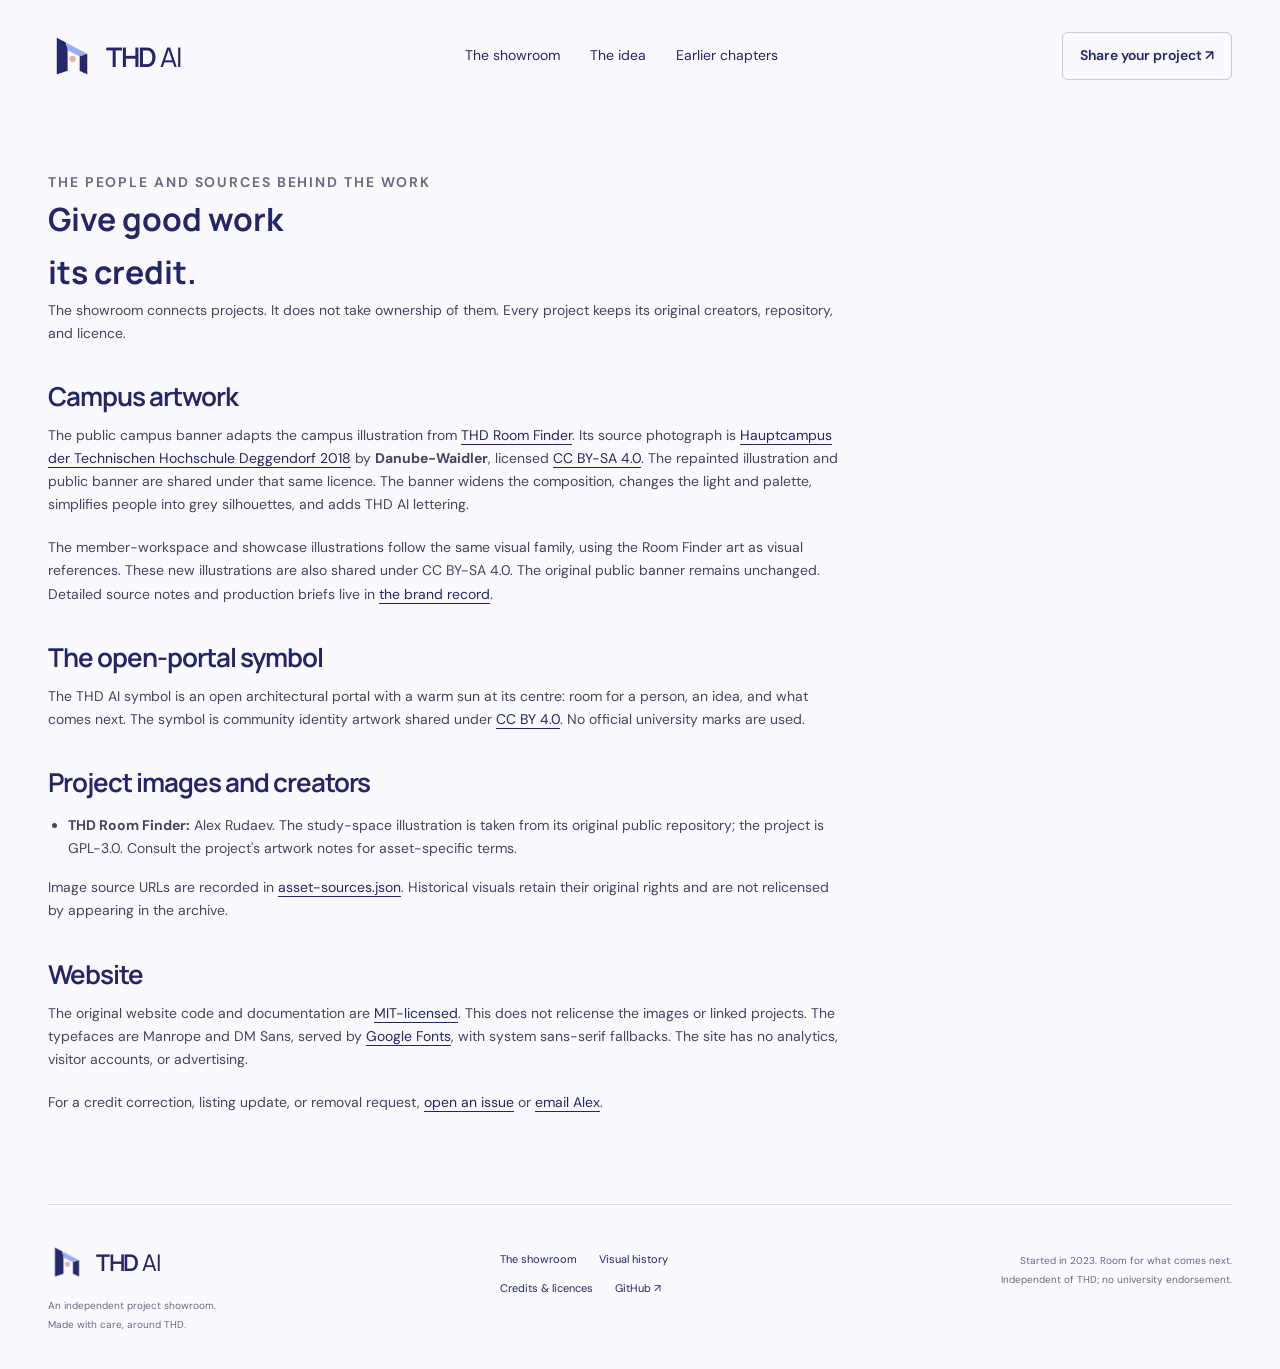
==== commit 1d8be4d7: "docs: use Alex and remove the first redesign from view" ====
--- a/site/credits/index.html
+++ b/site/credits/index.html
@@ -4,7 +4,7 @@
 <header class="site-header wrap"><a class="identity" href="../" aria-label="THD AI home"><img src="../assets/symbol.png" width="48" height="48" alt=""><span>THD <b>AI</b></span></a><nav aria-label="Main navigation"><a href="../#projects">The showroom</a><a href="../#about">The idea</a><a href="../history/">Earlier chapters</a></nav><a class="header-action" href="../#share">Share your project ↗</a></header>
 <main id="content" class="history-main wrap"><div class="credits-copy"><p class="eyebrow">The people and sources behind the work</p><h1>Give good work<br>its credit.</h1><p class="lede">The showroom connects projects. It does not take ownership of them. Every project keeps its original creators, repository, and licence.</p>
 <h2>Campus artwork</h2><p>The public campus banner adapts the campus illustration from <a href="https://github.com/arudaev/THD-Room-Finder/blob/main/design/roadmap/README.md">THD Room Finder</a>. Its source photograph is <a href="https://commons.wikimedia.org/wiki/File:Hauptcampus_der_Technischen_Hochschule_Deggendorf_2018.jpg">Hauptcampus der Technischen Hochschule Deggendorf 2018</a> by <strong>Danube-Waidler</strong>, licensed <a href="https://creativecommons.org/licenses/by-sa/4.0/">CC BY-SA 4.0</a>. The repainted illustration and public banner are shared under that same licence. The banner widens the composition, changes the light and palette, simplifies people into grey silhouettes, and adds THD AI lettering.</p><p>The member-workspace and showcase illustrations follow the same visual family, using the Room Finder art as visual references. These new illustrations are also shared under CC BY-SA 4.0. The original public banner remains unchanged. Detailed source notes and production briefs live in <a href="https://github.com/THD-AI/.github/blob/main/BRAND.md">the brand record</a>.</p>
-<h2>The open-portal symbol</h2><p>The THD AI symbol is an open architectural portal with a warm sun at its centre: room for a person, an idea, and what comes next. It replaces the earlier boxed initials. The new symbol and earlier typographic badge are community identity artwork shared under <a href="https://creativecommons.org/licenses/by/4.0/">CC BY 4.0</a>. No official university marks are used.</p>
-<h2>Project images and creators</h2><ul><li><strong>THD Room Finder:</strong> Alexander Rudaev. The study-space illustration is taken from its original public repository; the project is GPL-3.0. Consult the project's artwork notes for asset-specific terms.</li></ul><p>Image source URLs are recorded in <a href="https://github.com/THD-AI/thd-ai.github.io/blob/main/asset-sources.json">asset-sources.json</a>. Historical visuals retain their original rights and are not relicensed by appearing in the archive.</p>
-<h2>Website</h2><p>The original website code and documentation are <a href="https://github.com/THD-AI/thd-ai.github.io/blob/main/LICENSE">MIT-licensed</a>. This does not relicense the images or linked projects. The typefaces are Manrope and DM Sans, served by <a href="https://fonts.google.com/">Google Fonts</a>, with system sans-serif fallbacks. The site has no analytics, visitor accounts, or advertising.</p><p>For a credit correction, listing update, or removal request, <a href="https://github.com/THD-AI/thd-ai.github.io/issues">open an issue</a> or <a href="mailto:alex.rudaev@outlook.com">email Alexander</a>.</p></div></main>
+<h2>The open-portal symbol</h2><p>The THD AI symbol is an open architectural portal with a warm sun at its centre: room for a person, an idea, and what comes next. The symbol is community identity artwork shared under <a href="https://creativecommons.org/licenses/by/4.0/">CC BY 4.0</a>. No official university marks are used.</p>
+<h2>Project images and creators</h2><ul><li><strong>THD Room Finder:</strong> Alex Rudaev. The study-space illustration is taken from its original public repository; the project is GPL-3.0. Consult the project's artwork notes for asset-specific terms.</li></ul><p>Image source URLs are recorded in <a href="https://github.com/THD-AI/thd-ai.github.io/blob/main/asset-sources.json">asset-sources.json</a>. Historical visuals retain their original rights and are not relicensed by appearing in the archive.</p>
+<h2>Website</h2><p>The original website code and documentation are <a href="https://github.com/THD-AI/thd-ai.github.io/blob/main/LICENSE">MIT-licensed</a>. This does not relicense the images or linked projects. The typefaces are Manrope and DM Sans, served by <a href="https://fonts.google.com/">Google Fonts</a>, with system sans-serif fallbacks. The site has no analytics, visitor accounts, or advertising.</p><p>For a credit correction, listing update, or removal request, <a href="https://github.com/THD-AI/thd-ai.github.io/issues">open an issue</a> or <a href="mailto:alex.rudaev@outlook.com">email Alex</a>.</p></div></main>
 <footer class="site-footer wrap"><div><a class="identity" href="../"><img src="../assets/symbol.png" width="38" height="38" alt=""><span>THD <b>AI</b></span></a><p>An independent project showroom.<br>Made with care, around THD.</p></div><div class="footer-links"><a href="../#projects">The showroom</a><a href="../history/">Visual history</a><a href="../credits/">Credits & licences</a><a href="https://github.com/THD-AI">GitHub ↗</a></div><p class="footer-note">Started in 2023. Room for what comes next.<br>Independent of THD; no university endorsement.</p></footer></body></html>
